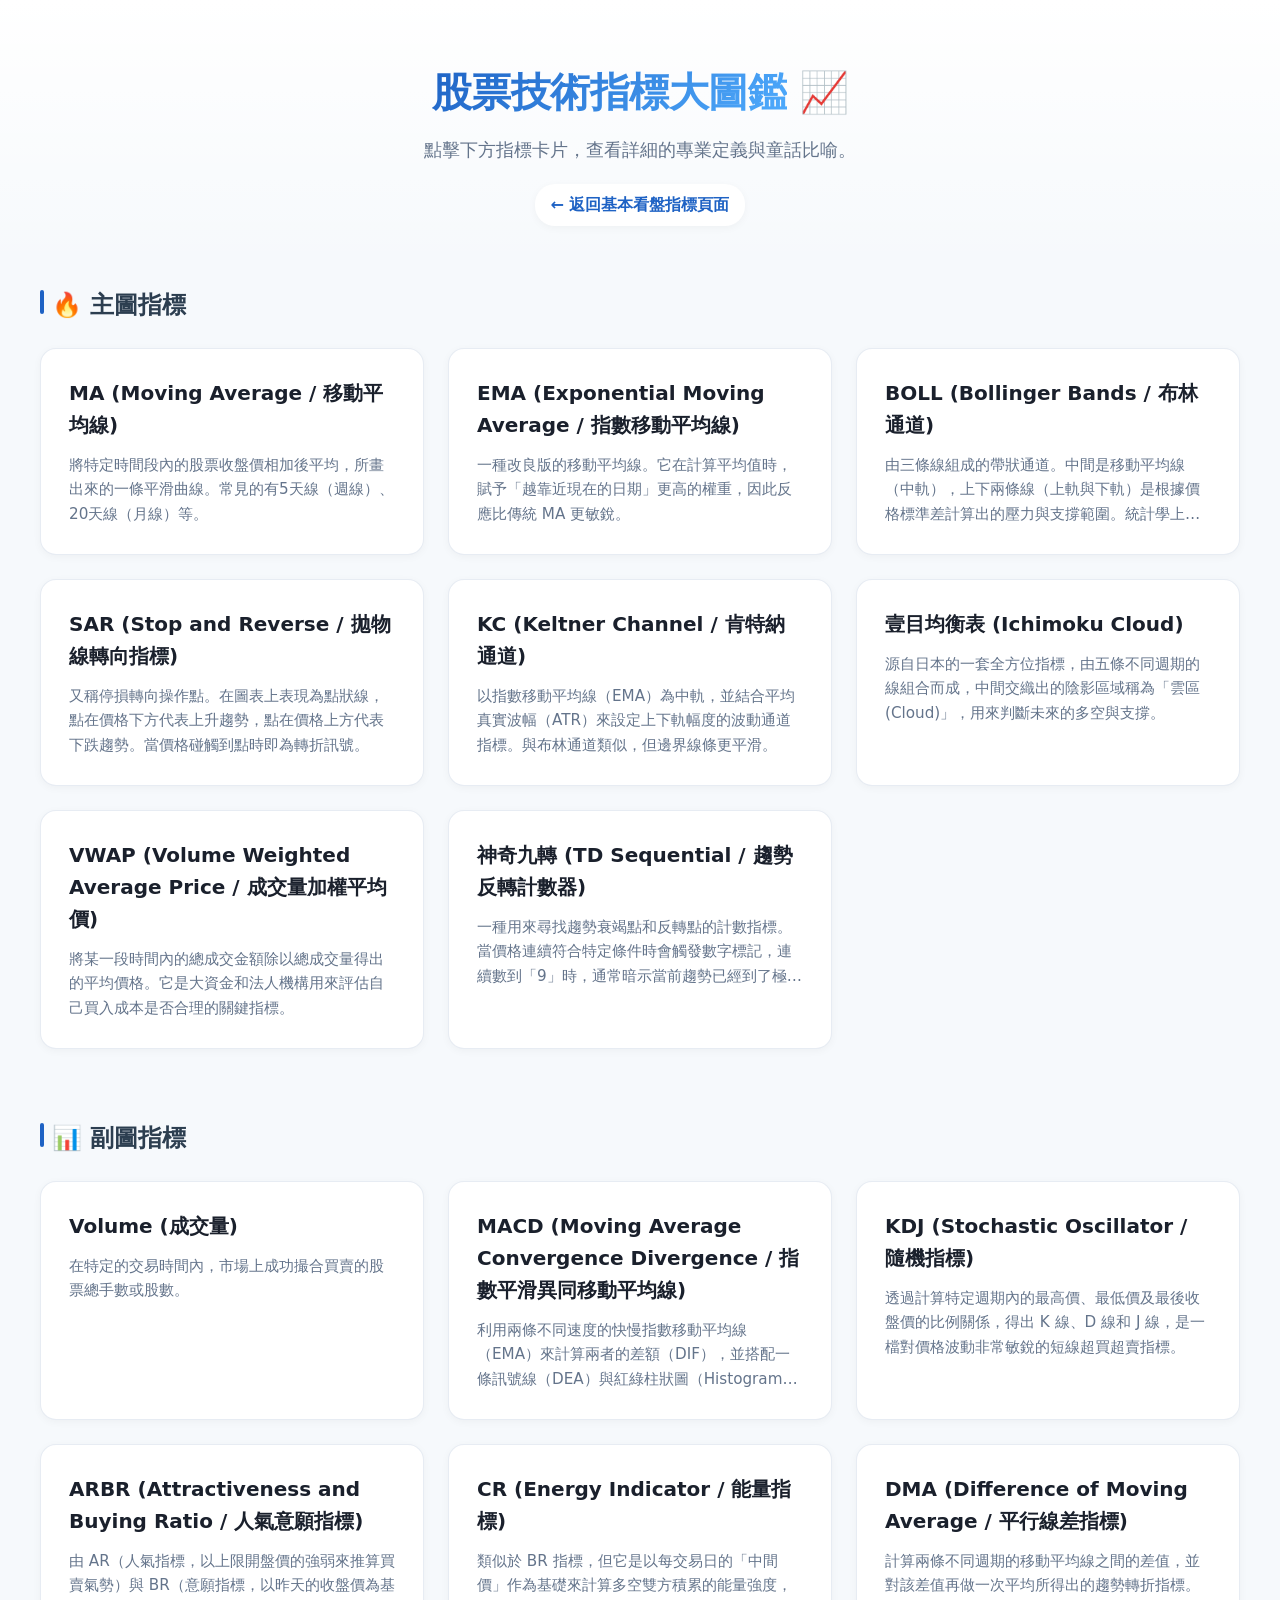
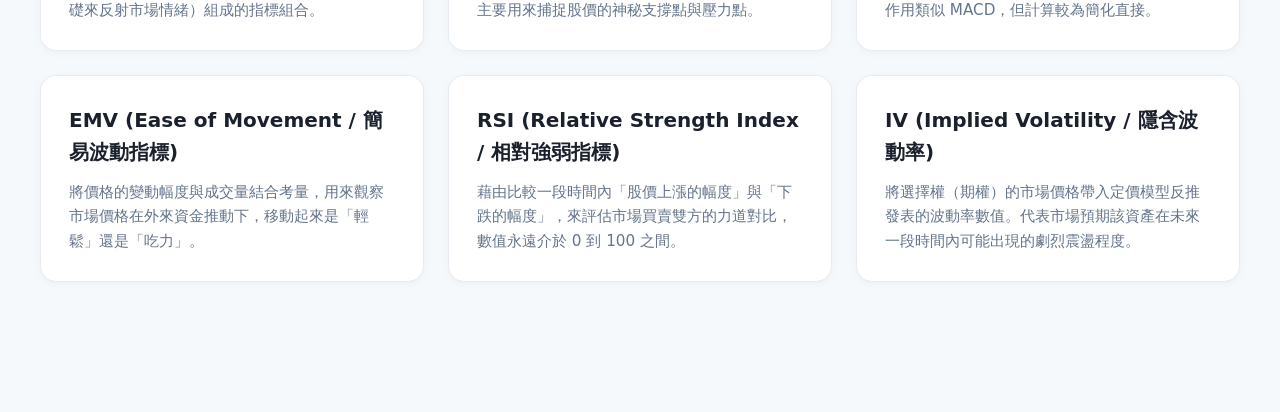
==== tech.html @ 1076f508 "Add files via upload" ====
<!DOCTYPE html>
<html lang="zh-TW">
<head>
    <meta charset="UTF-8">
    <meta name="viewport" content="width=device-width, initial-scale=1.0">
    <title>股票技術指標大圖鑑</title>
    <link rel="stylesheet" href="style.css">
</head>
<body>

    <header>
        <!-- 核心修正：將文字與圖標用 span 分開包裝 -->
        <h1>
            <span class="gradient-text">股票技術指標大圖鑑</span>
            <span class="header-icon">📈</span>
        </h1>
        <p>點擊下方指標卡片，查看詳細的專業定義與童話比喻。</p>
        <div>
            <a href="index.html" class="back-link">← 返回基本看盤指標頁面</a>
        </div>
    </header>

    <main id="indicators-container">
        <!-- JS 會自動將卡片生成在此處 -->
    </main>

    <!-- 彈出視窗 (Modal) —— 完美修正標籤錯位的乾淨結構 -->
    <div id="infoModal" class="modal">
        <div class="modal-content">
            
            <span id="closeBtn" class="close-btn">&times;</span>
            
            <h2 id="modalTitle" class="modal-title"></h2>
            
            <div>
                <span id="modalCategory" class="modal-badge"></span>
            </div>
            
            <!-- 區塊一：官方意思 -->
            <div class="detail-block">
                <h4>📖 官方意思</h4>
                <p id="modalOfficial"></p>
            </div>
            
            <!-- 區塊二：生活比喻 -->
            <div id="blockMetaphor" class="detail-block">
                <h4>💡 生活比喻</h4>
                <p id="modalMetaphor"></p>
            </div>
            
            <!-- 區塊三：數值背後含義 -->
            <div class="detail-block">
                <h4>📈 數值背後含義</h4>
                <div id="modalHighLow"></div>
            </div>
            
        </div>
    </div>

    <script src="tech.js"></script>
</body>
</html>
---- style.css ----
/* STREAMING_CHUNK: Defining root variables and modern typography... */
:root {
--bg-global: #f6f9fc;
--text-main: #2c3e50;
--text-muted: #64748b;
--primary: #1e62c4;
--primary-light: #e8f4ff;
--card-bg: #ffffff;
--border-color: #e2e8f0;
--shadow-sm: 0 2px 8px rgba(0, 0, 0, 0.04);
--shadow-md: 0 12px 30px rgba(30, 98, 196, 0.06);
--shadow-lg: 0 20px 40px rgba(0, 0, 0, 0.12);
--radius-lg: 16px;
--radius-md: 12px;
--transition: all 0.3s cubic-bezier(0.4, 0, 0.2, 1);
}

body {
margin: 0;
padding: 0;
font-family: system-ui, -apple-system, BlinkMacSystemFont, "Segoe UI", Roboto, "Helvetica Neue", Arial, "Microsoft JhengHei", "Apple Color Emoji", "Segoe UI Emoji", "Segoe UI Symbol", "Noto Color Emoji", sans-serif;
background-color: var(--bg-global);
color: var(--text-main);
line-height: 1.6;
-webkit-font-smoothing: antialiased;
}

/* STREAMING_CHUNK: Styling the header section and navigation... */
header {
text-align: center;
padding: 60px 20px 40px 20px;
background: linear-gradient(180deg, #ffffff 0%, rgba(255,255,255,0) 100%);
}

header h1 {
font-size: 2.5rem;
font-weight: 800;
letter-spacing: -0.5px;
margin: 0 0 12px 0;
display: flex;
align-items: center;
justify-content: center;
gap: 12px; /* 讓文字與圖標有精美間距 */
}

/* 僅將漸層套用在純文字上，避開 Emoji */
.gradient-text {
background: linear-gradient(135deg, #1e62c4 0%, #4facfe 100%);
-webkit-background-clip: text;
-webkit-text-fill-color: transparent;
background-clip: text;
}

/* 強制讓 Emoji 圖標恢復原本的彩色渲染，不吃任何漸層與透明設定 */
.header-icon {
-webkit-text-fill-color: initial !important;
text-fill-color: initial !important;
background: none !important;
display: inline-block;
}

header p {
color: var(--text-muted);
font-size: 1.1rem;
margin: 0 0 20px 0;
}

.back-link {
display: inline-flex;
align-items: center;
color: var(--primary);
text-decoration: none;
font-weight: 600;
padding: 8px 16px;
border-radius: 20px;
background-color: #ffffff;
box-shadow: var(--shadow-sm);
transition: var(--transition);
}

.back-link:hover {
transform: translateX(-4px);
box-shadow: 0 4px 12px rgba(0,0,0,0.08);
}

/* STREAMING_CHUNK: Designing the responsive grid and card layouts... */
main {
max-width: 1200px;
margin: 0 auto;
padding: 0 24px 80px 24px;
}

.category-section {
margin-bottom: 50px;
}

.section-title {
font-size: 1.5rem;
font-weight: 700;
margin-bottom: 24px;
position: relative;
padding-left: 12px;
display: inline-block;
}

.section-title::before {
content: '';
position: absolute;
left: 0;
top: 4px;
height: 24px;
width: 4px;
background-color: var(--primary);
border-radius: 2px;
}

.grid {
display: grid;
grid-template-columns: repeat(auto-fill, minmax(340px, 1fr));
gap: 24px;
}

.card {
background-color: var(--card-bg);
border: 1px solid rgba(226, 232, 240, 0.8);
border-radius: var(--radius-lg);
padding: 28px;
cursor: pointer;
box-shadow: var(--shadow-sm);
transition: var(--transition);
position: relative;
overflow: hidden;
}

.card:hover {
transform: translateY(-6px);
box-shadow: var(--shadow-md);
border-color: rgba(30, 98, 196, 0.3);
}

.card::after {
content: '';
position: absolute;
top: 0;
left: 0;
width: 100%;
height: 4px;
background: linear-gradient(90deg, var(--primary), #4facfe);
opacity: 0;
transition: var(--transition);
}

.card:hover::after {
opacity: 1;
}

.card h3 {
margin: 0 0 12px 0;
font-size: 1.25rem;
color: #1a202c;
font-weight: 700;
}

.card p {
margin: 0;
color: var(--text-muted);
font-size: 0.95rem;
display: -webkit-box;
-webkit-line-clamp: 3;
-webkit-box-orient: vertical;
overflow: hidden;
line-height: 1.6;
}

/* ==========================================================================
4. 高級毛玻璃視窗 (修正版：完美置中與防開機顯示)
========================================================================== */
#infoModal.modal, .modal {
position: fixed;
top: 0;
left: 0;
width: 100vw;
height: 100vh;
background-color: rgba(15, 23, 42, 0.3);
backdrop-filter: blur(8px);
-webkit-backdrop-filter: blur(8px);
display: none;
z-index: 9999;
}

.modal-content {
background: #ffffff;
border-radius: 24px;
width: calc(100% - 48px);
max-width: 640px;
max-height: 85vh;
overflow-y: auto;
padding: 36px;
box-shadow: var(--shadow-lg);
box-sizing: border-box;

/* 核心修正：利用絕對定位，強制在螢幕正中央 */
position: absolute;
top: 50%;
left: 50%;

/* 結合動畫：從中央偏下方優雅滑入並定位於正中心 */
animation: modalSlideUp 0.4s cubic-bezier(0.16, 1, 0.3, 1) forwards;


}

@keyframes modalSlideUp {
from {
opacity: 0;
transform: translate(-50%, -42%) scale(0.96);
}
to {
opacity: 1;
transform: translate(-50%, -50%) scale(1);
}
}

.close-btn {
position: absolute;
right: 28px;
top: 24px;
font-size: 24px;
color: #94a3b8;
cursor: pointer;
width: 36px;
height: 36px;
display: flex;
align-items: center;
justify-content: center;
border-radius: 50%;
background-color: #f1f5f9;
transition: var(--transition);
}

.close-btn:hover {
background-color: #e2e8f0;
color: #475569;
transform: rotate(90deg);
}

.modal-title {
color: #0f172a;
font-size: 1.75rem;
margin: 0 0 16px 0;
font-weight: 800;
padding-right: 40px;
line-height: 1.3;
}

.modal-badge {
background-color: var(--primary-light);
color: var(--primary);
padding: 6px 16px;
border-radius: 30px;
font-size: 0.85rem;
font-weight: 700;
display: inline-block;
margin-bottom: 28px;
}

.detail-block {
border: 1px solid var(--border-color);
border-radius: var(--radius-md);
padding: 24px;
margin-bottom: 20px;
background-color: #ffffff;
transition: var(--transition);
}

.detail-block:hover {
border-color: rgba(30, 98, 196, 0.15);
box-shadow: 0 4px 12px rgba(0,0,0,0.01);
}

.detail-block h4 {
color: var(--primary);
font-size: 1.05rem;
margin: 0 0 14px 0;
padding-bottom: 12px;
border-bottom: 1px dashed var(--border-color);
font-weight: 700;
display: flex;
align-items: center;
}

.detail-block p, .detail-block ul {
margin: 0;
color: #334155;
line-height: 1.7;
font-size: 0.98rem;
}

/* STREAMING_CHUNK: Creating custom sleek scrollbar styling... */
.modal-content::-webkit-scrollbar {
width: 6px;
}

.modal-content::-webkit-scrollbar-track {
background: transparent;
}

.modal-content::-webkit-scrollbar-thumb {
background: #cbd5e1;
border-radius: 10px;
}

.modal-content::-webkit-scrollbar-thumb:hover {
background: #94a3b8;
}
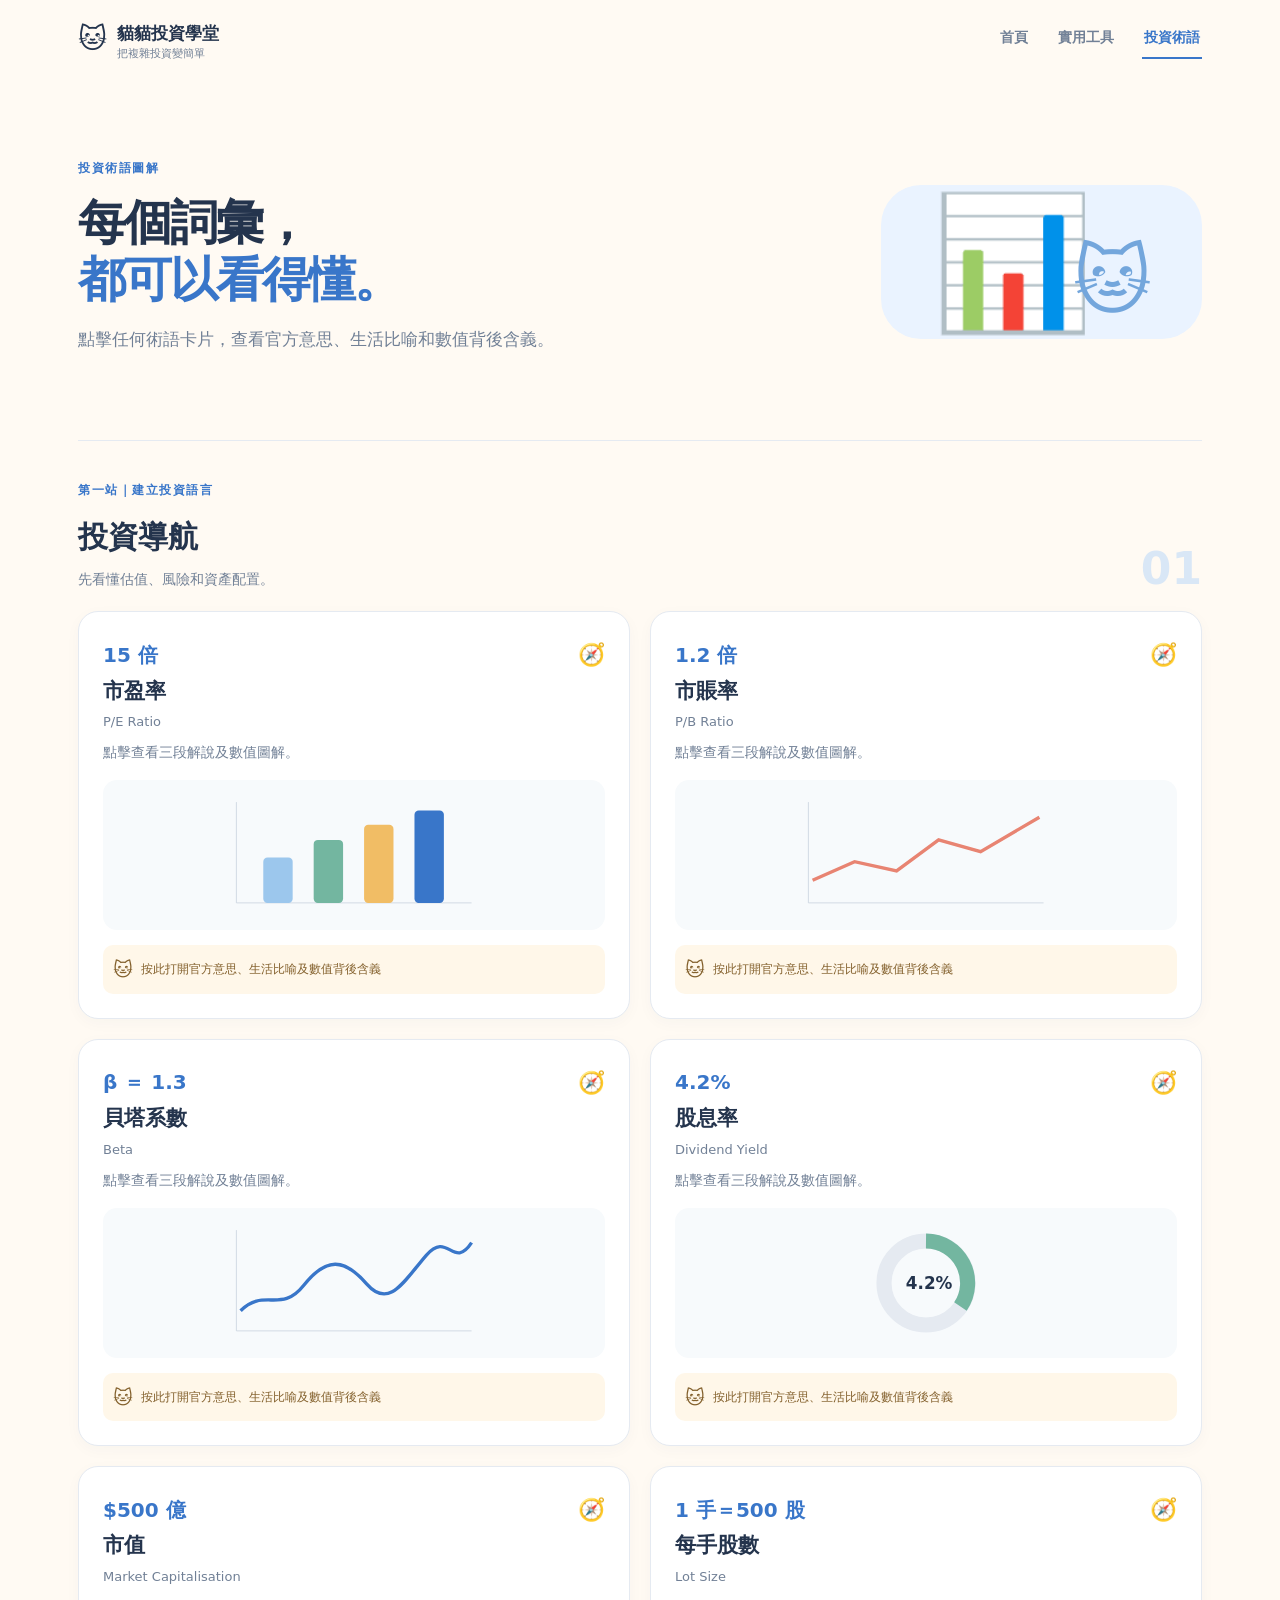
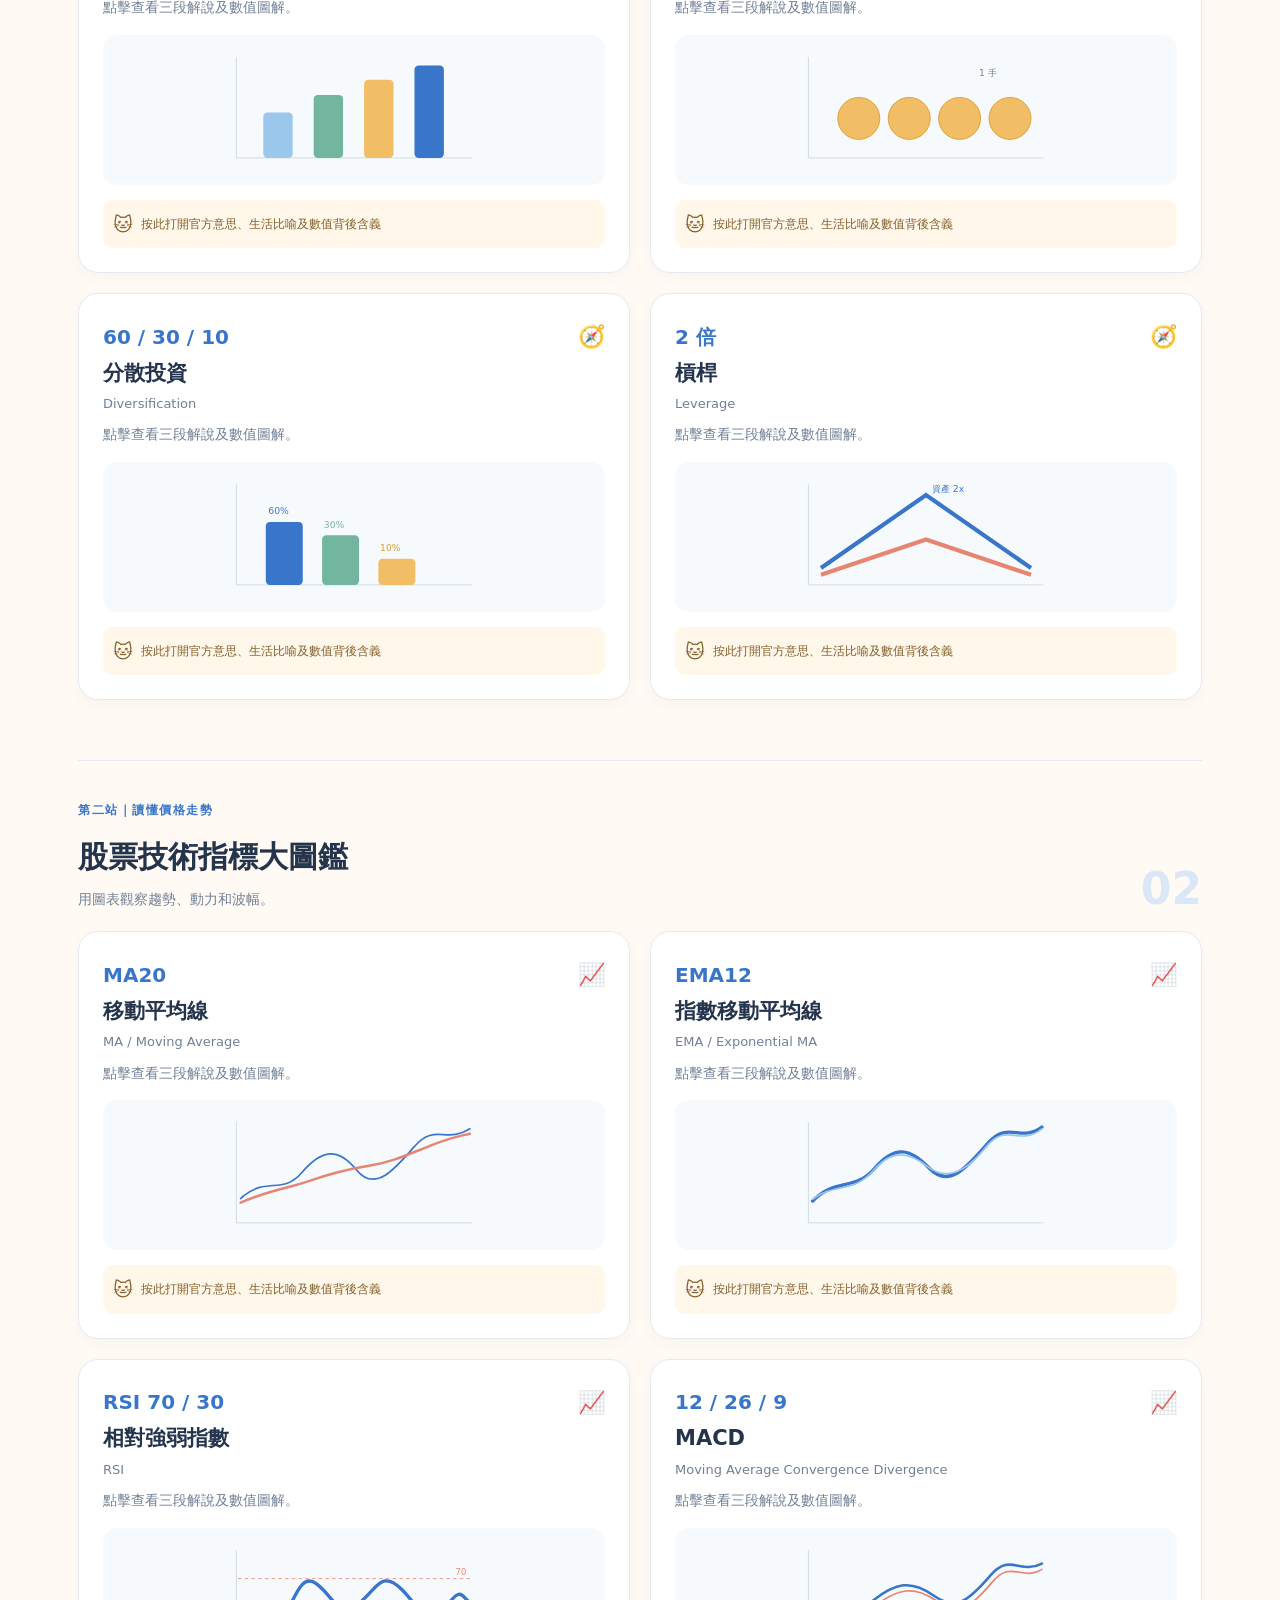
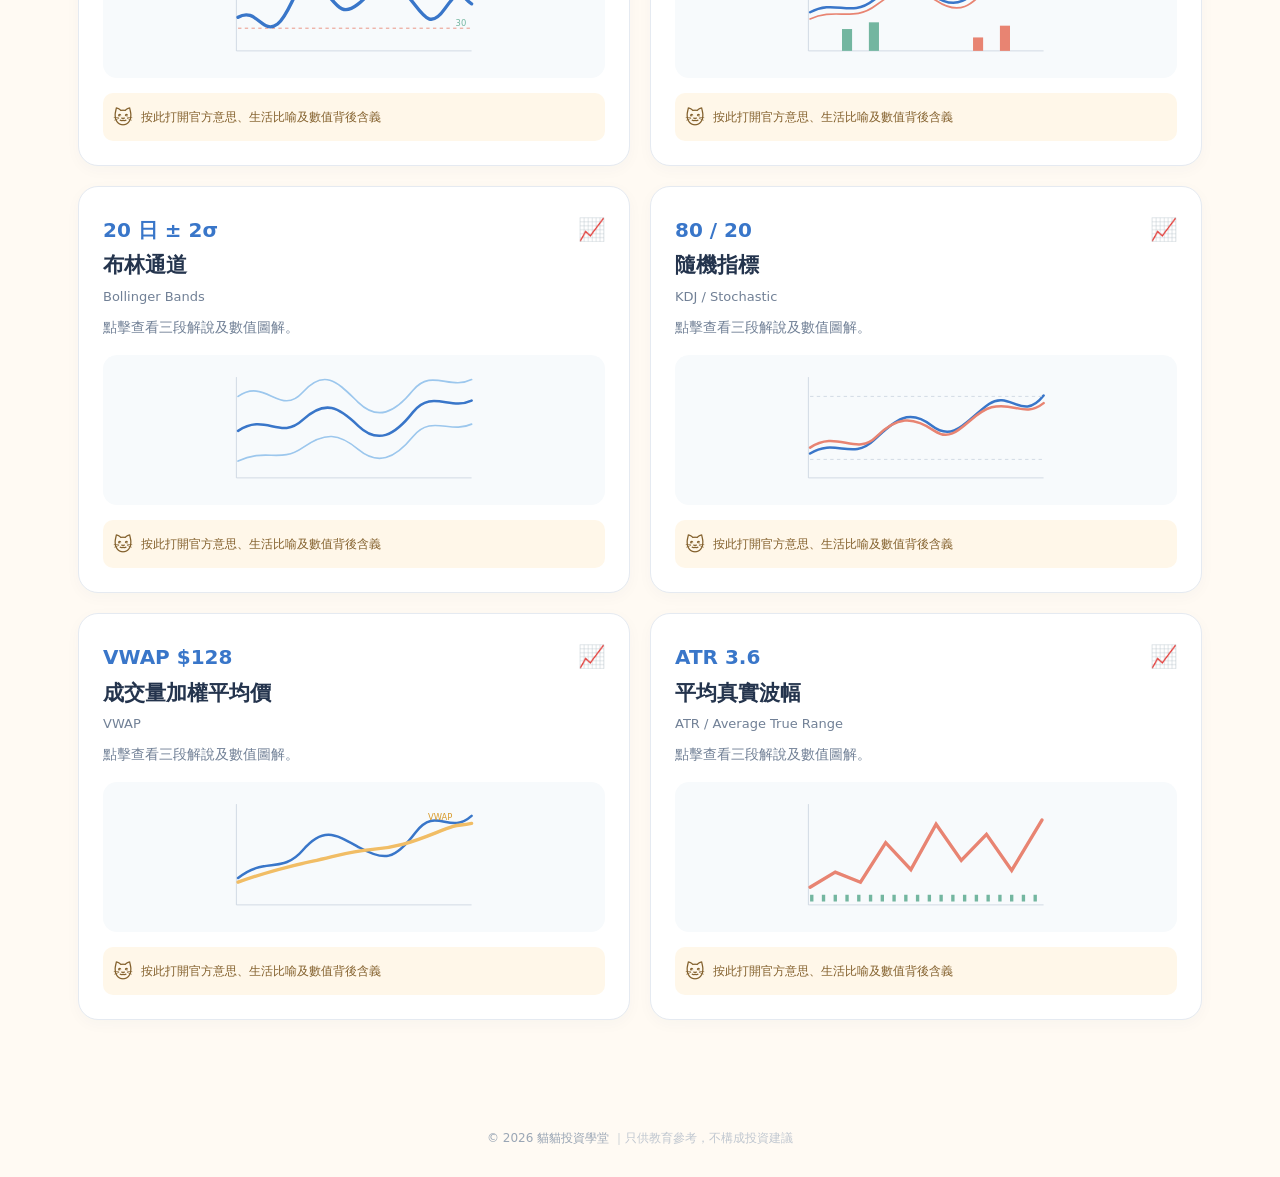
==== commit 3b70c9eb: "Add files via upload" ====
--- a/tech.html
+++ b/tech.html
@@ -1,62 +1,2 @@
-<!DOCTYPE html>
-<html lang="zh-TW">
-<head>
-    <meta charset="UTF-8">
-    <meta name="viewport" content="width=device-width, initial-scale=1.0">
-    <title>股票技術指標大圖鑑</title>
-    <link rel="stylesheet" href="style.css">
-</head>
-<body>
-
-    <header>
-        <!-- 核心修正：將文字與圖標用 span 分開包裝 -->
-        <h1>
-            <span class="gradient-text">股票技術指標大圖鑑</span>
-            <span class="header-icon">📈</span>
-        </h1>
-        <p>點擊下方指標卡片，查看詳細的專業定義與童話比喻。</p>
-        <div>
-            <a href="index.html" class="back-link">← 返回基本看盤指標頁面</a>
-        </div>
-    </header>
-
-    <main id="indicators-container">
-        <!-- JS 會自動將卡片生成在此處 -->
-    </main>
-
-    <!-- 彈出視窗 (Modal) —— 完美修正標籤錯位的乾淨結構 -->
-    <div id="infoModal" class="modal">
-        <div class="modal-content">
-            
-            <span id="closeBtn" class="close-btn">&times;</span>
-            
-            <h2 id="modalTitle" class="modal-title"></h2>
-            
-            <div>
-                <span id="modalCategory" class="modal-badge"></span>
-            </div>
-            
-            <!-- 區塊一：官方意思 -->
-            <div class="detail-block">
-                <h4>📖 官方意思</h4>
-                <p id="modalOfficial"></p>
-            </div>
-            
-            <!-- 區塊二：生活比喻 -->
-            <div id="blockMetaphor" class="detail-block">
-                <h4>💡 生活比喻</h4>
-                <p id="modalMetaphor"></p>
-            </div>
-            
-            <!-- 區塊三：數值背後含義 -->
-            <div class="detail-block">
-                <h4>📈 數值背後含義</h4>
-                <div id="modalHighLow"></div>
-            </div>
-            
-        </div>
-    </div>
-
-    <script src="tech.js"></script>
-</body>
-</html>+<!doctype html>
+<html lang="zh-HK"><head><meta charset="UTF-8"><meta name="viewport" content="width=device-width, initial-scale=1.0"><title>投資術語圖解｜貓貓投資學堂</title><link rel="stylesheet" href="style.css"></head><body><header class="site-header"><a class="brand" href="index.html"><span class="brand-mark">🐱</span><span>貓貓投資學堂<small>把複雜投資變簡單</small></span></a><nav><a href="index.html">首頁</a><a href="tools.html">實用工具</a><a class="active" href="tech.html">投資術語</a></nav></header><main><section class="page-intro tech-intro"><div><span class="eyebrow">投資術語圖解</span><h1>每個詞彙，<br><em>都可以看得懂。</em></h1><p>點擊任何術語卡片，查看官方意思、生活比喻和數值背後含義。</p></div><div class="visual-mascot">📊<span>🐱</span></div></section><section class="dictionary-section"><div class="dictionary-heading"><div><span class="eyebrow">第一站｜建立投資語言</span><h2>投資導航</h2><p>先看懂估值、風險和資產配置。</p></div><span class="section-number">01</span></div><div id="navigation-container" class="term-grid"></div></section><section class="dictionary-section indicator-section"><div class="dictionary-heading"><div><span class="eyebrow">第二站｜讀懂價格走勢</span><h2>股票技術指標大圖鑑</h2><p>用圖表觀察趨勢、動力和波幅。</p></div><span class="section-number">02</span></div><div id="indicators-container" class="term-grid"></div></section></main><div class="term-modal" id="term-modal" aria-hidden="true"><div class="term-modal-box"><button class="modal-close" type="button" aria-label="關閉">×</button><span class="modal-badge" id="modal-badge">投資術語</span><h2 id="modal-title">術語</h2><div class="modal-info"><article><b>官方意思</b><p id="modal-official"></p></article><article><b>生活比喻</b><p id="modal-metaphor"></p></article><article><b>數值背後含義</b><p id="modal-meaning"></p></article></div></div></div><footer>© 2026 貓貓投資學堂 <span>｜只供教育參考，不構成投資建議</span></footer><script src="script.js"></script><script src="tech.js"></script></body></html>
--- a/style.css
+++ b/style.css
@@ -1,315 +1,4 @@
-/* STREAMING_CHUNK: Defining root variables and modern typography... */
-:root {
---bg-global: #f6f9fc;
---text-main: #2c3e50;
---text-muted: #64748b;
---primary: #1e62c4;
---primary-light: #e8f4ff;
---card-bg: #ffffff;
---border-color: #e2e8f0;
---shadow-sm: 0 2px 8px rgba(0, 0, 0, 0.04);
---shadow-md: 0 12px 30px rgba(30, 98, 196, 0.06);
---shadow-lg: 0 20px 40px rgba(0, 0, 0, 0.12);
---radius-lg: 16px;
---radius-md: 12px;
---transition: all 0.3s cubic-bezier(0.4, 0, 0.2, 1);
-}
-
-body {
-margin: 0;
-padding: 0;
-font-family: system-ui, -apple-system, BlinkMacSystemFont, "Segoe UI", Roboto, "Helvetica Neue", Arial, "Microsoft JhengHei", "Apple Color Emoji", "Segoe UI Emoji", "Segoe UI Symbol", "Noto Color Emoji", sans-serif;
-background-color: var(--bg-global);
-color: var(--text-main);
-line-height: 1.6;
--webkit-font-smoothing: antialiased;
-}
-
-/* STREAMING_CHUNK: Styling the header section and navigation... */
-header {
-text-align: center;
-padding: 60px 20px 40px 20px;
-background: linear-gradient(180deg, #ffffff 0%, rgba(255,255,255,0) 100%);
-}
-
-header h1 {
-font-size: 2.5rem;
-font-weight: 800;
-letter-spacing: -0.5px;
-margin: 0 0 12px 0;
-display: flex;
-align-items: center;
-justify-content: center;
-gap: 12px; /* 讓文字與圖標有精美間距 */
-}
-
-/* 僅將漸層套用在純文字上，避開 Emoji */
-.gradient-text {
-background: linear-gradient(135deg, #1e62c4 0%, #4facfe 100%);
--webkit-background-clip: text;
--webkit-text-fill-color: transparent;
-background-clip: text;
-}
-
-/* 強制讓 Emoji 圖標恢復原本的彩色渲染，不吃任何漸層與透明設定 */
-.header-icon {
--webkit-text-fill-color: initial !important;
-text-fill-color: initial !important;
-background: none !important;
-display: inline-block;
-}
-
-header p {
-color: var(--text-muted);
-font-size: 1.1rem;
-margin: 0 0 20px 0;
-}
-
-.back-link {
-display: inline-flex;
-align-items: center;
-color: var(--primary);
-text-decoration: none;
-font-weight: 600;
-padding: 8px 16px;
-border-radius: 20px;
-background-color: #ffffff;
-box-shadow: var(--shadow-sm);
-transition: var(--transition);
-}
-
-.back-link:hover {
-transform: translateX(-4px);
-box-shadow: 0 4px 12px rgba(0,0,0,0.08);
-}
-
-/* STREAMING_CHUNK: Designing the responsive grid and card layouts... */
-main {
-max-width: 1200px;
-margin: 0 auto;
-padding: 0 24px 80px 24px;
-}
-
-.category-section {
-margin-bottom: 50px;
-}
-
-.section-title {
-font-size: 1.5rem;
-font-weight: 700;
-margin-bottom: 24px;
-position: relative;
-padding-left: 12px;
-display: inline-block;
-}
-
-.section-title::before {
-content: '';
-position: absolute;
-left: 0;
-top: 4px;
-height: 24px;
-width: 4px;
-background-color: var(--primary);
-border-radius: 2px;
-}
-
-.grid {
-display: grid;
-grid-template-columns: repeat(auto-fill, minmax(340px, 1fr));
-gap: 24px;
-}
-
-.card {
-background-color: var(--card-bg);
-border: 1px solid rgba(226, 232, 240, 0.8);
-border-radius: var(--radius-lg);
-padding: 28px;
-cursor: pointer;
-box-shadow: var(--shadow-sm);
-transition: var(--transition);
-position: relative;
-overflow: hidden;
-}
-
-.card:hover {
-transform: translateY(-6px);
-box-shadow: var(--shadow-md);
-border-color: rgba(30, 98, 196, 0.3);
-}
-
-.card::after {
-content: '';
-position: absolute;
-top: 0;
-left: 0;
-width: 100%;
-height: 4px;
-background: linear-gradient(90deg, var(--primary), #4facfe);
-opacity: 0;
-transition: var(--transition);
-}
-
-.card:hover::after {
-opacity: 1;
-}
-
-.card h3 {
-margin: 0 0 12px 0;
-font-size: 1.25rem;
-color: #1a202c;
-font-weight: 700;
-}
-
-.card p {
-margin: 0;
-color: var(--text-muted);
-font-size: 0.95rem;
-display: -webkit-box;
--webkit-line-clamp: 3;
--webkit-box-orient: vertical;
-overflow: hidden;
-line-height: 1.6;
-}
-
-/* ==========================================================================
-4. 高級毛玻璃視窗 (修正版：完美置中與防開機顯示)
-========================================================================== */
-#infoModal.modal, .modal {
-position: fixed;
-top: 0;
-left: 0;
-width: 100vw;
-height: 100vh;
-background-color: rgba(15, 23, 42, 0.3);
-backdrop-filter: blur(8px);
--webkit-backdrop-filter: blur(8px);
-display: none;
-z-index: 9999;
-}
-
-.modal-content {
-background: #ffffff;
-border-radius: 24px;
-width: calc(100% - 48px);
-max-width: 640px;
-max-height: 85vh;
-overflow-y: auto;
-padding: 36px;
-box-shadow: var(--shadow-lg);
-box-sizing: border-box;
-
-/* 核心修正：利用絕對定位，強制在螢幕正中央 */
-position: absolute;
-top: 50%;
-left: 50%;
-
-/* 結合動畫：從中央偏下方優雅滑入並定位於正中心 */
-animation: modalSlideUp 0.4s cubic-bezier(0.16, 1, 0.3, 1) forwards;
-
-
-}
-
-@keyframes modalSlideUp {
-from {
-opacity: 0;
-transform: translate(-50%, -42%) scale(0.96);
-}
-to {
-opacity: 1;
-transform: translate(-50%, -50%) scale(1);
-}
-}
-
-.close-btn {
-position: absolute;
-right: 28px;
-top: 24px;
-font-size: 24px;
-color: #94a3b8;
-cursor: pointer;
-width: 36px;
-height: 36px;
-display: flex;
-align-items: center;
-justify-content: center;
-border-radius: 50%;
-background-color: #f1f5f9;
-transition: var(--transition);
-}
-
-.close-btn:hover {
-background-color: #e2e8f0;
-color: #475569;
-transform: rotate(90deg);
-}
-
-.modal-title {
-color: #0f172a;
-font-size: 1.75rem;
-margin: 0 0 16px 0;
-font-weight: 800;
-padding-right: 40px;
-line-height: 1.3;
-}
-
-.modal-badge {
-background-color: var(--primary-light);
-color: var(--primary);
-padding: 6px 16px;
-border-radius: 30px;
-font-size: 0.85rem;
-font-weight: 700;
-display: inline-block;
-margin-bottom: 28px;
-}
-
-.detail-block {
-border: 1px solid var(--border-color);
-border-radius: var(--radius-md);
-padding: 24px;
-margin-bottom: 20px;
-background-color: #ffffff;
-transition: var(--transition);
-}
-
-.detail-block:hover {
-border-color: rgba(30, 98, 196, 0.15);
-box-shadow: 0 4px 12px rgba(0,0,0,0.01);
-}
-
-.detail-block h4 {
-color: var(--primary);
-font-size: 1.05rem;
-margin: 0 0 14px 0;
-padding-bottom: 12px;
-border-bottom: 1px dashed var(--border-color);
-font-weight: 700;
-display: flex;
-align-items: center;
-}
-
-.detail-block p, .detail-block ul {
-margin: 0;
-color: #334155;
-line-height: 1.7;
-font-size: 0.98rem;
-}
-
-/* STREAMING_CHUNK: Creating custom sleek scrollbar styling... */
-.modal-content::-webkit-scrollbar {
-width: 6px;
-}
-
-.modal-content::-webkit-scrollbar-track {
-background: transparent;
-}
-
-.modal-content::-webkit-scrollbar-thumb {
-background: #cbd5e1;
-border-radius: 10px;
-}
-
-.modal-content::-webkit-scrollbar-thumb:hover {
-background: #94a3b8;
-}+:root{--ink:#24344d;--muted:#718096;--blue:#3976c9;--mint:#dff3e9;--sky:#e6f0fc;--peach:#fff0e5;--cream:#fffaf3;--line:#e5eaf1;--shadow:0 16px 40px rgba(38,65,101,.09)}*{box-sizing:border-box}body{margin:0;background:var(--cream);color:var(--ink);font:16px/1.7 system-ui,-apple-system,"Microsoft JhengHei",sans-serif}a{color:inherit;text-decoration:none}.site-header{height:78px;display:flex;align-items:center;justify-content:space-between;max-width:1180px;margin:auto;padding:0 28px}.brand{display:flex;gap:10px;align-items:center;font-weight:800;font-size:17px}.brand small{display:block;color:var(--muted);font-size:11px;font-weight:500;line-height:1}.brand-mark{font-size:28px}.site-header nav{display:flex;gap:26px;color:var(--muted);font-size:14px;font-weight:700}.site-header nav a{padding:7px 2px;border-bottom:2px solid transparent}.site-header nav a:hover,.site-header nav .active{color:var(--blue);border-color:var(--blue)}main{max-width:1180px;margin:auto;padding:0 28px 80px}.hero{min-height:520px;display:grid;grid-template-columns:1fr 1fr;align-items:center;gap:50px}.eyebrow{color:var(--blue);font-size:12px;font-weight:800;letter-spacing:1.5px}.hero h1,.page-intro h1{font-size:clamp(40px,5vw,64px);line-height:1.18;letter-spacing:-2px;margin:14px 0 18px}.hero h1 em,.page-intro h1 em{color:var(--blue);font-style:normal}.hero p,.page-intro p{color:var(--muted);max-width:520px;font-size:17px}.hero-actions{display:flex;align-items:center;gap:24px;margin-top:28px}.btn{display:inline-flex;align-items:center;gap:24px;background:var(--blue);color:#fff;border-radius:10px;padding:13px 18px;font-weight:800;box-shadow:0 8px 18px rgba(57,118,201,.22);transition:.2s}.btn:hover{transform:translateY(-2px)}.btn-small{font-size:13px;padding:9px 12px;gap:14px;box-shadow:none}.text-link{color:var(--blue);font-weight:800;font-size:13px}.hero-art{height:380px;background:linear-gradient(145deg,#e5f0fb,#f4e9df);border-radius:42px;position:relative;overflow:hidden}.sun{position:absolute;width:180px;height:180px;border-radius:50%;background:#ffe6ab;right:28px;top:22px}.chart-card{position:absolute;right:40px;top:58px;background:#fff;border-radius:14px;padding:16px;width:180px;box-shadow:var(--shadow);font-size:12px;color:var(--muted)}.chart-card strong{display:block;color:#34a271;font-size:25px}.mini-chart{height:54px;display:flex;align-items:end;gap:8px}.mini-chart i{display:block;width:19px;background:#71b9a4;border-radius:5px 5px 0 0}.mini-chart i:nth-child(1){height:25%}.mini-chart i:nth-child(2){height:44%}.mini-chart i:nth-child(3){height:38%}.mini-chart i:nth-child(4){height:70%}.mini-chart i:nth-child(5){height:93%}.cat{position:absolute;font-size:100px;filter:drop-shadow(0 8px 4px rgba(40,54,74,.12))}.cat-one{left:72px;bottom:49px}.cat-two{left:180px;bottom:22px;font-size:72px}.coin{position:absolute;border-radius:50%;background:#f5bf54;color:#fff;width:42px;height:42px;text-align:center;padding-top:6px;font-size:22px;font-weight:800;box-shadow:0 5px 0 #d89b2c}.coin-one{left:45px;top:72px}.coin-two{left:48px;bottom:38px;background:#e88472;box-shadow:0 5px 0 #c96658}.section{padding-top:38px}.section-heading{display:flex;justify-content:space-between;align-items:end;margin-bottom:20px}.section h2,.calculator-note h2{font-size:25px;margin:8px 0 0}.feature-grid,.tool-grid{display:grid;grid-template-columns:repeat(3,1fr);gap:18px}.feature-card{position:relative;border-radius:20px;padding:26px;min-height:175px;transition:.2s}.feature-card:hover,.tool-card:hover{transform:translateY(-4px);box-shadow:var(--shadow)}.feature-card.mint{background:var(--mint)}.feature-card.blue{background:var(--sky)}.feature-card.peach{background:var(--peach)}.feature-icon,.tool-icon{font-size:30px}.feature-card h3{font-size:17px;margin:14px 0 4px}.feature-card p,.tool-card p{margin:0;color:var(--muted);font-size:13px}.card-arrow{position:absolute;right:24px;bottom:20px;color:var(--blue);font-weight:900}.quote-section,.calculator-note{margin-top:60px;background:#fff;border:1px solid var(--line);border-radius:18px;padding:24px 30px;display:flex;align-items:center;gap:20px;box-shadow:0 5px 18px rgba(30,50,80,.03)}.quote-cat{font-size:46px}.quote-section p{font-size:17px;font-weight:700;margin:5px 0}.page-intro{padding:75px 0 45px;max-width:670px}.page-intro h1{font-size:48px}.tool-grid{grid-template-columns:repeat(4,1fr)}.tool-card{background:#fff;border:1px solid var(--line);border-radius:18px;padding:22px;min-height:270px;display:flex;flex-direction:column;align-items:flex-start;transition:.2s}.tool-card.featured{border-color:#b4ddc8;background:#fbfffc}.tool-card h2{font-size:18px;line-height:1.35;margin:12px 0 7px}.tool-card p{min-height:66px}.tool-tag{color:var(--blue);font-size:11px;font-weight:800;background:#edf4fd;padding:3px 8px;border-radius:20px;margin-top:12px}.tool-card .btn{margin-top:auto}.calculator-note{justify-content:space-between;background:#eef7f0}.note-icon{font-size:32px}.calculator-note p{color:var(--muted);font-size:13px;margin:4px 0}.tech-intro{max-width:none;display:flex;justify-content:space-between;align-items:center}.visual-mascot{font-size:130px;color:#73a6dc;background:#eaf3ff;border-radius:40px;padding:12px 50px;line-height:1}.visual-mascot span{font-size:76px;display:inline-block;margin-left:-20px}.dictionary-section{margin-top:24px;padding-top:34px;border-top:1px solid var(--line)}.indicator-section{margin-top:60px}.dictionary-heading{display:flex;justify-content:space-between;align-items:end;margin-bottom:20px}.dictionary-heading h2{font-size:30px;margin:8px 0 0}.dictionary-heading p{color:var(--muted);margin:6px 0 0;font-size:14px}.section-number{font-size:44px;color:#d9e7f6;font-weight:900;line-height:1}.term-grid{display:grid;grid-template-columns:repeat(2,1fr);gap:20px}.term-card{background:#fff;border:1px solid var(--line);border-radius:20px;padding:24px;box-shadow:0 4px 15px rgba(35,55,80,.03)}.term-card h2,.term-card h3{margin:0;font-size:21px}.term-card h2 span,.term-card h3 small{display:block;font-size:13px;color:var(--muted);font-weight:500;margin-top:2px}.term-card p{color:var(--muted);font-size:14px;margin:8px 0 15px}.term-card figure{margin:0;background:#f7fafc;border-radius:14px;padding:12px;height:150px}.term-card svg{width:100%;height:100%}.term-topline{display:flex;justify-content:space-between;align-items:center}.term-number{color:var(--blue);font-size:20px;font-weight:900}.term-emoji{font-size:22px}.term-tip{display:flex;gap:8px;align-items:center;background:#fff7e9;color:#83602c;border-radius:10px;padding:8px 10px;margin-top:15px;font-size:12px}.term-tip strong{font-size:19px}footer{text-align:center;color:#9aa6b5;font-size:12px;padding:28px}footer span{color:#c0c7d0}@media(max-width:800px){.site-header{height:auto;padding:18px 20px;align-items:flex-start}.site-header nav{gap:12px}.hero,.tech-intro{display:block;padding-top:40px}.hero-art{margin-top:35px;height:300px}.feature-grid,.tool-grid,.term-grid{grid-template-columns:1fr 1fr}.tool-card{min-height:245px}main{padding-left:20px;padding-right:20px}.page-intro{padding-top:45px}.visual-mascot{margin-top:25px;text-align:center;font-size:80px}.hero-actions{flex-wrap:wrap}}@media(max-width:520px){.site-header{display:block}.site-header nav{margin-top:12px}.feature-grid,.tool-grid,.term-grid{grid-template-columns:1fr}.section-heading,.dictionary-heading{display:block}.section-heading .text-link{display:block;margin-top:10px}.section-number{display:block;margin-top:15px}.hero h1,.page-intro h1{font-size:40px}.hero-art{height:270px}.cat-one{left:30px}.cat-two{left:140px}}
+/* Interactive finance tool hub */
+.tools-intro{max-width:760px}.tool-hub-grid{grid-template-columns:repeat(4,1fr);margin-bottom:32px}.hub-card{min-height:250px;position:relative}.hub-card .card-arrow{bottom:18px}.hub-card.green,.tool-panel.green{--accent:#43a87e;--soft:#eefaf3}.hub-card.blue,.tool-panel.blue{--accent:#3976c9;--soft:#eef5ff}.hub-card.red,.tool-panel.red{--accent:#d66d67;--soft:#fff2ef}.hub-card.purple,.tool-panel.purple{--accent:#8c73c8;--soft:#f5f1ff}.hub-card.gold,.tool-panel.gold{--accent:#c28b2d;--soft:#fff8e8}.hub-card.orange,.tool-panel.orange{--accent:#e58a43;--soft:#fff3e8}.hub-card.teal,.tool-panel.teal{--accent:#259c99;--soft:#ebfaf9}.hub-card.pink,.tool-panel.pink{--accent:#d56b9b;--soft:#fff0f7}.hub-card{border-top:4px solid var(--accent)}.hub-card .tool-tag,.tool-panel .tool-tag{color:var(--accent);background:var(--soft)}.tool-workspace{display:grid;gap:28px}.tool-panel{background:#fff;border:1px solid var(--line);border-top:5px solid var(--accent);border-radius:22px;padding:28px;scroll-margin-top:20px;box-shadow:0 7px 22px rgba(35,55,80,.04)}.panel-heading{display:flex;justify-content:space-between;gap:25px;align-items:flex-start}.panel-heading h2{font-size:26px;margin:10px 0 4px}.panel-heading p{color:var(--muted);margin:0}.close-tool{color:var(--accent);font-size:12px;font-weight:800}.tool-layout{display:grid;grid-template-columns:1.3fr .7fr;gap:20px;margin-top:22px}.tool-form{background:var(--soft);border-radius:15px;padding:20px}.tool-form h3{font-size:16px;margin:0 0 14px}.field-grid{display:grid;grid-template-columns:repeat(2,1fr);gap:12px}.field-grid label{display:grid;gap:5px;color:var(--muted);font-size:12px;font-weight:700}.field-grid input{width:100%;border:1px solid var(--line);border-radius:8px;padding:10px;background:#fff;color:var(--ink);font-size:15px;font-weight:700}.tool-form .btn{margin-top:16px;background:var(--accent);box-shadow:none}.tool-result{border-radius:15px;padding:22px;background:var(--ink);color:#fff;display:flex;flex-direction:column;justify-content:center;min-height:190px}.tool-result>span{font-size:12px;opacity:.7}.result-main{font-size:clamp(28px,4vw,43px);line-height:1.2;margin:11px 0;color:#fff}.result-sub{font-size:12px;line-height:1.7;color:#dce5f1;margin:0}.meaning-grid{display:grid;grid-template-columns:repeat(3,1fr);gap:12px;margin-top:18px}.meaning-grid article{border:1px solid var(--line);border-radius:12px;padding:15px;background:#fff}.meaning-grid article b{font-size:13px;color:var(--accent)}.meaning-grid article p{font-size:13px;color:var(--muted);margin:7px 0 0;line-height:1.65}@media(max-width:900px){.tool-hub-grid{grid-template-columns:repeat(2,1fr)}.tool-layout{grid-template-columns:1fr}.meaning-grid{grid-template-columns:1fr 1fr}}@media(max-width:520px){.tool-hub-grid{grid-template-columns:1fr}.tool-panel{padding:20px 16px}.panel-heading{display:block}.close-tool{display:inline-block;margin-top:15px}.field-grid,.meaning-grid{grid-template-columns:1fr}}
+.term-card-button{width:100%;text-align:left;font:inherit;color:inherit;cursor:pointer}.term-card-button:hover{border-color:var(--blue)}.term-modal{position:fixed;inset:0;background:rgba(28,45,70,.35);backdrop-filter:blur(6px);display:none;align-items:center;justify-content:center;padding:20px;z-index:20}.term-modal.is-open{display:flex}.term-modal-box{background:#fff;border-radius:22px;max-width:680px;width:100%;padding:30px;position:relative;box-shadow:0 20px 60px rgba(20,40,70,.25)}.modal-close{position:absolute;right:18px;top:15px;border:0;border-radius:50%;width:34px;height:34px;background:#eef3f8;color:var(--ink);font-size:25px;cursor:pointer}.modal-badge{display:inline-block;background:#eef5ff;color:var(--blue);border-radius:20px;padding:4px 10px;font-size:12px;font-weight:800}.term-modal-box h2{font-size:27px;margin:14px 0 20px}.modal-info{display:grid;grid-template-columns:1fr;gap:12px}.modal-info article{border:1px solid var(--line);border-radius:12px;padding:14px;background:#fbfcfe}.modal-info b{color:var(--blue);font-size:14px}.modal-info p{color:var(--muted);font-size:14px;line-height:1.75;margin:5px 0 0}.single-tool-page{padding:55px 0}.single-tool-page .tool-panel{max-width:1000px;margin:auto}.single-tool-page .panel-heading h1{font-size:32px;margin:10px 0 4px}.single-tool-page .tool-result{min-height:220px}@media(max-width:520px){.term-modal-box{padding:24px 18px}.term-modal-box h2{font-size:22px}.single-tool-page{padding:30px 0}}
